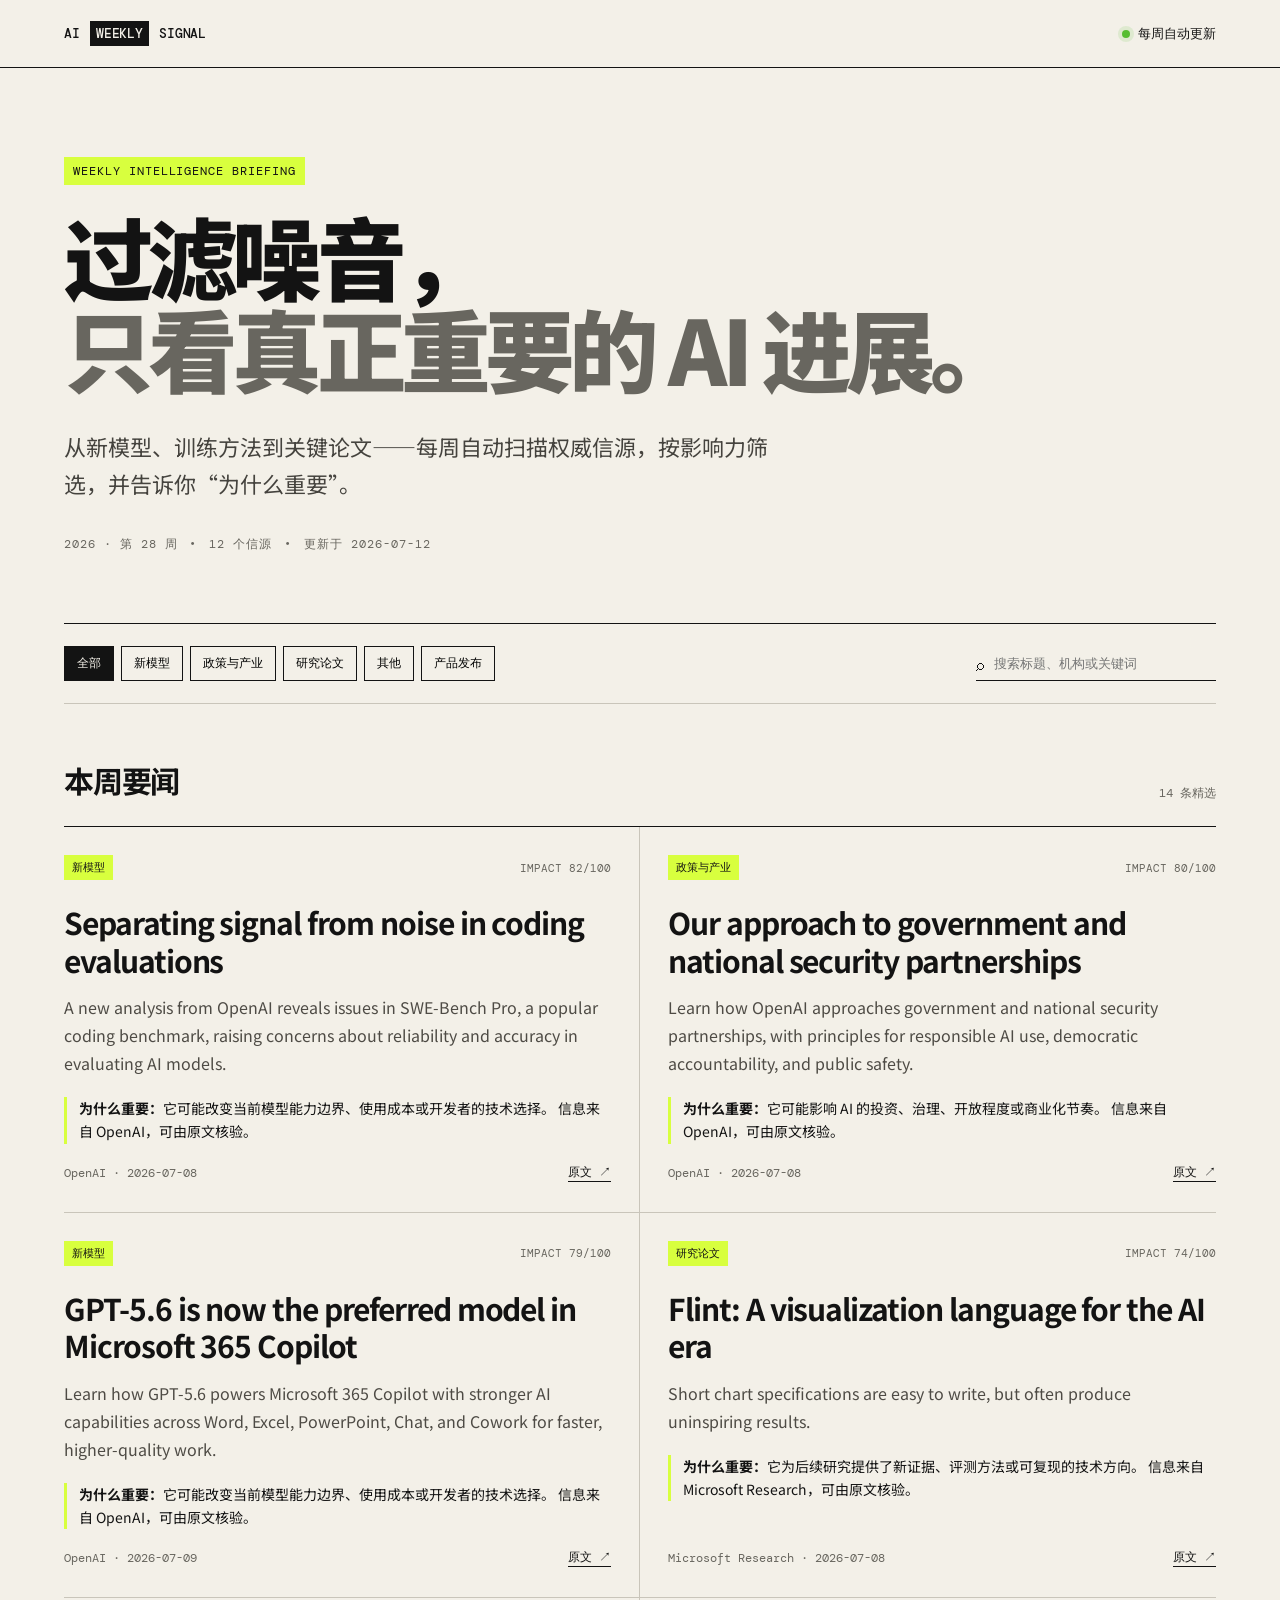
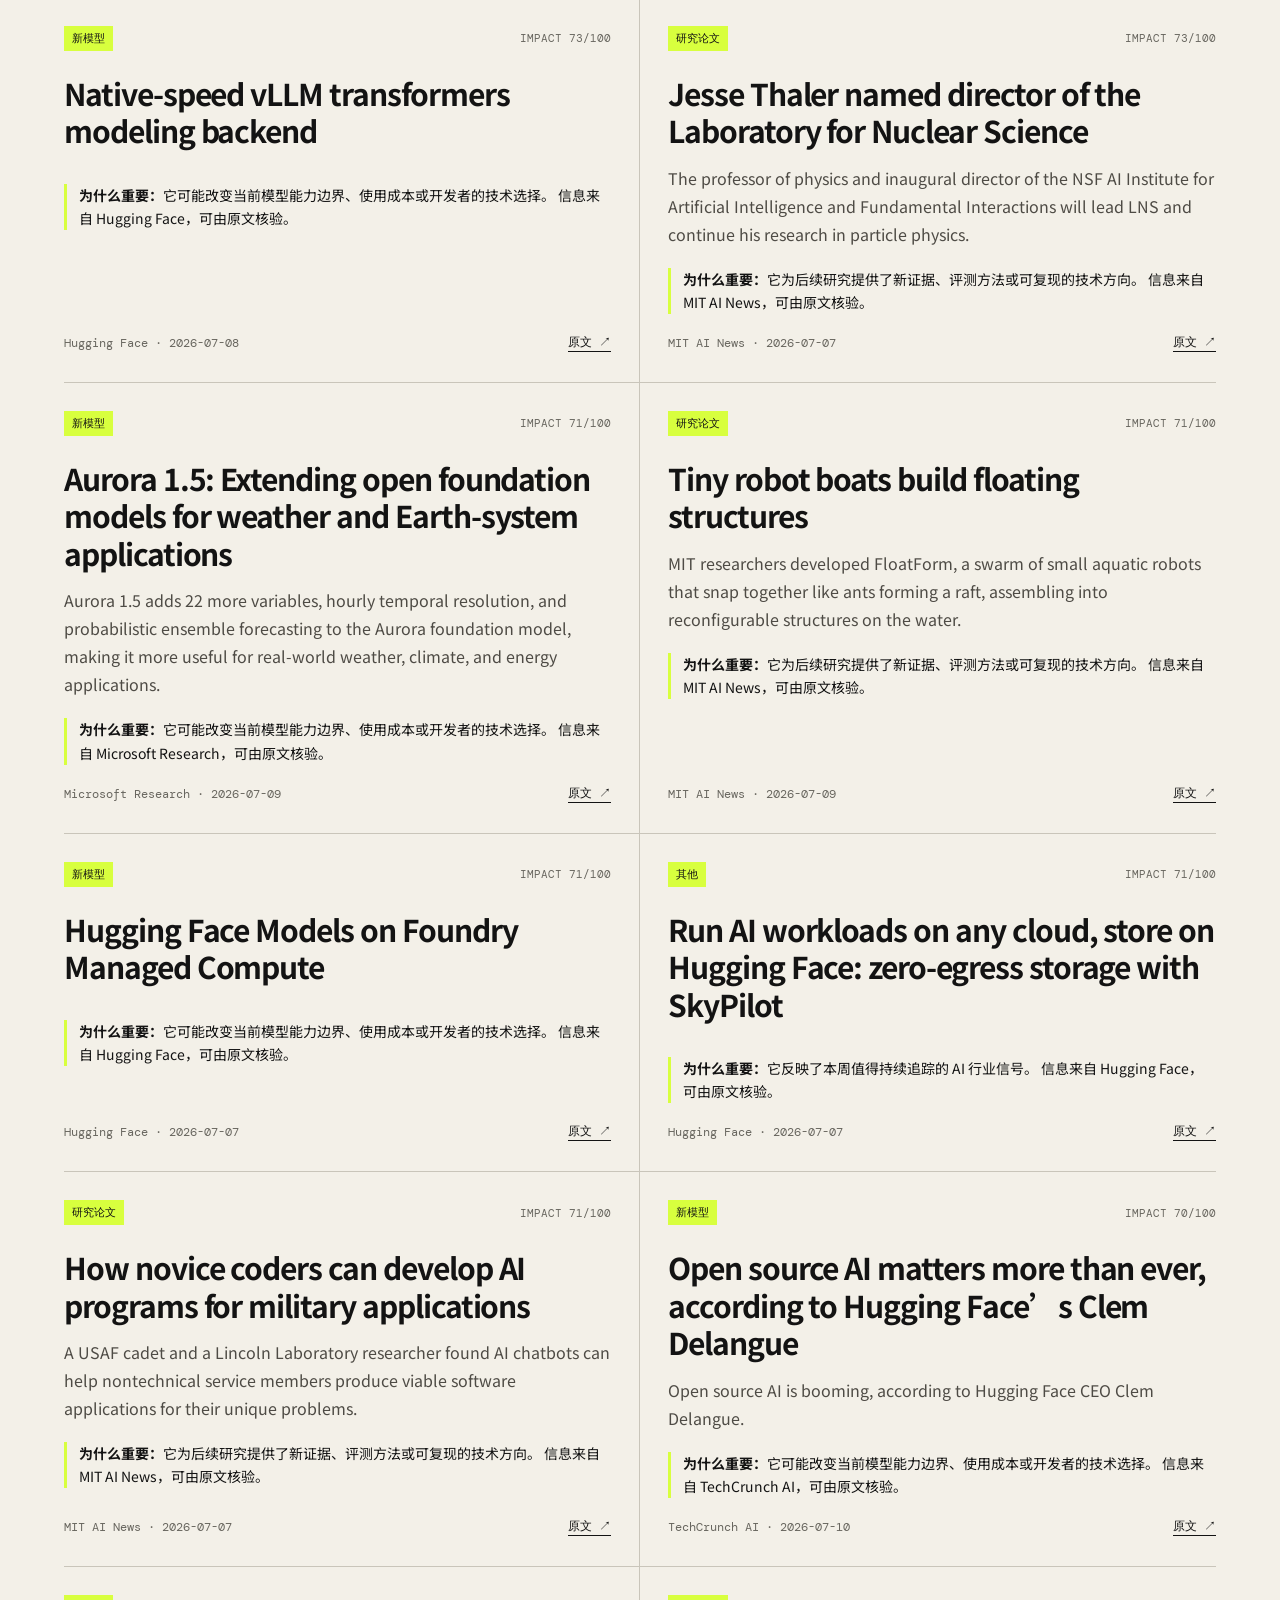
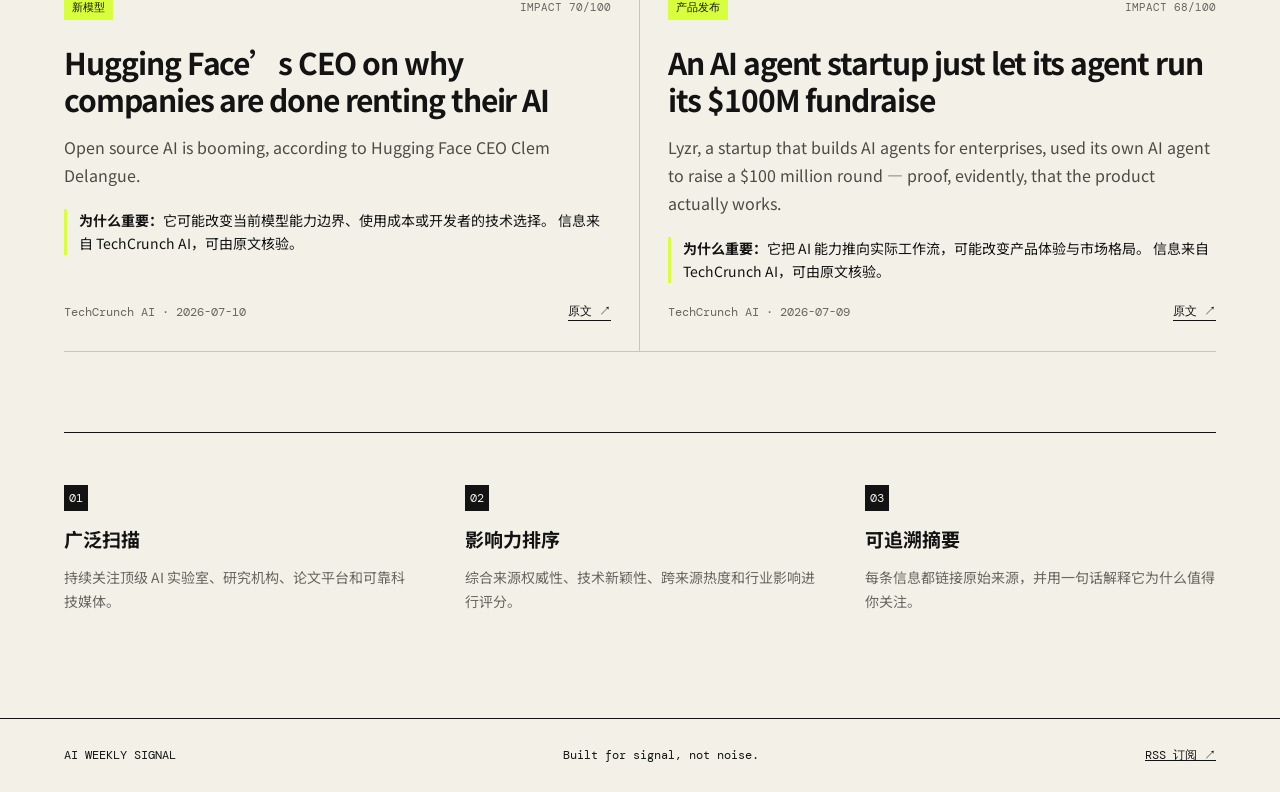
==== index.html @ e539b812 "Launch automated AI weekly briefing" ====
<!doctype html>
<html lang="zh-CN">
<head>
  <meta charset="utf-8">
  <meta name="viewport" content="width=device-width,initial-scale=1">
  <meta name="description" content="每周自动汇集、筛选并解读全球最重要的 AI 新闻与论文。">
  <meta property="og:title" content="AI Weekly Signal">
  <meta property="og:description" content="过滤噪音，只看本周真正重要的 AI 进展。">
  <title>AI Weekly Signal · AI 每周要闻</title>
  <link rel="preconnect" href="https://fonts.googleapis.com">
  <link rel="preconnect" href="https://fonts.gstatic.com" crossorigin>
  <link href="https://fonts.googleapis.com/css2?family=DM+Mono:wght@400;500&family=Noto+Sans+SC:wght@400;500;600;700;900&display=swap" rel="stylesheet">
  <link rel="stylesheet" href="assets/style.css">
</head>
<body>
  <header class="topbar">
    <a class="brand" href="#">AI <span>WEEKLY</span> SIGNAL</a>
    <div class="status"><i></i> 每周自动更新</div>
  </header>
  <main>
    <section class="hero">
      <div class="eyebrow">WEEKLY INTELLIGENCE BRIEFING</div>
      <h1>过滤噪音，<br><em>只看真正重要的 AI 进展。</em></h1>
      <p>从新模型、训练方法到关键论文——每周自动扫描权威信源，按影响力筛选，并告诉你“为什么重要”。</p>
      <div class="meta"><span id="week">本周</span><span>•</span><span id="source-count">扫描中…</span><span>•</span><span id="updated">正在更新</span></div>
    </section>

    <section class="controls" aria-label="筛选新闻">
      <div id="filters" class="filters"></div>
      <label class="search"><span>⌕</span><input id="search" type="search" placeholder="搜索标题、机构或关键词" aria-label="搜索"></label>
    </section>

    <section class="briefing">
      <div class="section-head"><h2>本周要闻</h2><span id="count"></span></div>
      <div id="news" class="news-grid" aria-live="polite"><div class="loading">正在读取本周信号…</div></div>
    </section>

    <section class="method">
      <div><span class="number">01</span><h3>广泛扫描</h3><p>持续关注顶级 AI 实验室、研究机构、论文平台和可靠科技媒体。</p></div>
      <div><span class="number">02</span><h3>影响力排序</h3><p>综合来源权威性、技术新颖性、跨来源热度和行业影响进行评分。</p></div>
      <div><span class="number">03</span><h3>可追溯摘要</h3><p>每条信息都链接原始来源，并用一句话解释它为什么值得你关注。</p></div>
    </section>
  </main>
  <footer><span>AI WEEKLY SIGNAL</span><span>Built for signal, not noise.</span><a href="feed.xml">RSS 订阅 ↗</a></footer>
  <script src="assets/app.js" defer></script>
</body>
</html>
---- assets/style.css ----
:root{--ink:#131313;--paper:#f3f0e8;--acid:#d8ff3e;--line:#c9c5ba;--muted:#68665f;--white:#fffdf7}*{box-sizing:border-box}html{scroll-behavior:smooth}body{margin:0;background:var(--paper);color:var(--ink);font-family:"Noto Sans SC",sans-serif}.topbar{height:68px;display:flex;align-items:center;justify-content:space-between;border-bottom:1px solid var(--ink);padding:0 max(5vw,24px);font-family:"DM Mono",monospace;font-size:13px}.brand{color:inherit;text-decoration:none;font-weight:500;letter-spacing:-.02em}.brand span{background:var(--ink);color:var(--paper);padding:4px 6px;margin:0 3px}.status{display:flex;align-items:center;gap:8px}.status i{width:8px;height:8px;background:#56bd30;border-radius:50%;box-shadow:0 0 0 4px #56bd3022}main{max-width:1280px;margin:auto;padding:0 max(5vw,24px)}.hero{padding:88px 0 70px;border-bottom:1px solid var(--ink)}.eyebrow,.meta{font-family:"DM Mono",monospace;font-size:12px;letter-spacing:.08em}.eyebrow{display:inline-block;background:var(--acid);padding:6px 9px;margin-bottom:24px}.hero h1{font-size:clamp(45px,7vw,92px);line-height:1.03;letter-spacing:-.065em;margin:0;max-width:1050px;font-weight:900}.hero h1 em{font-style:normal;color:var(--muted)}.hero>p{font-size:clamp(17px,2vw,22px);line-height:1.7;max-width:730px;margin:34px 0;color:#45433e}.meta{display:flex;gap:12px;color:var(--muted)}.controls{display:flex;justify-content:space-between;gap:24px;padding:22px 0;border-bottom:1px solid var(--line);position:sticky;top:0;background:#f3f0e8ee;backdrop-filter:blur(12px);z-index:4}.filters{display:flex;gap:7px;flex-wrap:wrap}.filters button{border:1px solid var(--ink);background:transparent;padding:8px 12px;font:12px "DM Mono",monospace;cursor:pointer}.filters button.active{background:var(--ink);color:var(--paper)}.search{display:flex;align-items:center;border-bottom:1px solid var(--ink);min-width:240px;gap:8px}.search input{border:0;background:transparent;outline:0;width:100%;font:13px inherit}.briefing{padding:54px 0 80px}.section-head{display:flex;align-items:end;justify-content:space-between;margin-bottom:24px}.section-head h2{font-size:30px;margin:0;letter-spacing:-.04em}.section-head span{font:12px "DM Mono",monospace;color:var(--muted)}.news-grid{display:grid;grid-template-columns:repeat(2,1fr);border-top:1px solid var(--ink)}.card{padding:28px 28px 30px 0;border-bottom:1px solid var(--line);min-height:330px;display:flex;flex-direction:column}.card:nth-child(odd){border-right:1px solid var(--line)}.card:nth-child(even){padding-left:28px;padding-right:0}.card-top{display:flex;justify-content:space-between;align-items:center;font:11px "DM Mono",monospace}.tag{background:var(--acid);padding:5px 8px}.score{color:var(--muted)}.card h3{font-size:clamp(21px,2.5vw,30px);line-height:1.25;letter-spacing:-.035em;margin:24px 0 14px}.summary{color:#4e4b45;line-height:1.75;margin:0}.why{border-left:3px solid var(--acid);padding-left:12px;margin:20px 0;font-size:14px;line-height:1.65}.card-bottom{margin-top:auto;display:flex;justify-content:space-between;align-items:center;font:12px "DM Mono",monospace;color:var(--muted)}.card-bottom a{color:var(--ink);text-decoration:none;border-bottom:1px solid}.method{display:grid;grid-template-columns:repeat(3,1fr);border-top:1px solid var(--ink);padding:50px 0 90px;gap:50px}.method .number{font:12px "DM Mono",monospace;background:var(--ink);color:var(--paper);padding:5px}.method h3{font-size:19px;margin:18px 0 9px}.method p{color:var(--muted);line-height:1.7;font-size:14px}footer{border-top:1px solid var(--ink);padding:28px max(5vw,24px);display:flex;justify-content:space-between;font:12px "DM Mono",monospace}footer a{color:inherit}.loading{padding:50px 0;font-family:"DM Mono",monospace;color:var(--muted)}@media(max-width:720px){.hero{padding:55px 0}.hero h1{font-size:48px}.controls{align-items:stretch;flex-direction:column}.search{min-width:0;padding:5px}.news-grid{display:block}.card,.card:nth-child(even){padding:25px 0;border-right:0;min-height:0}.method{grid-template-columns:1fr;gap:25px}footer{gap:18px;flex-wrap:wrap}footer span:nth-child(2){display:none}}
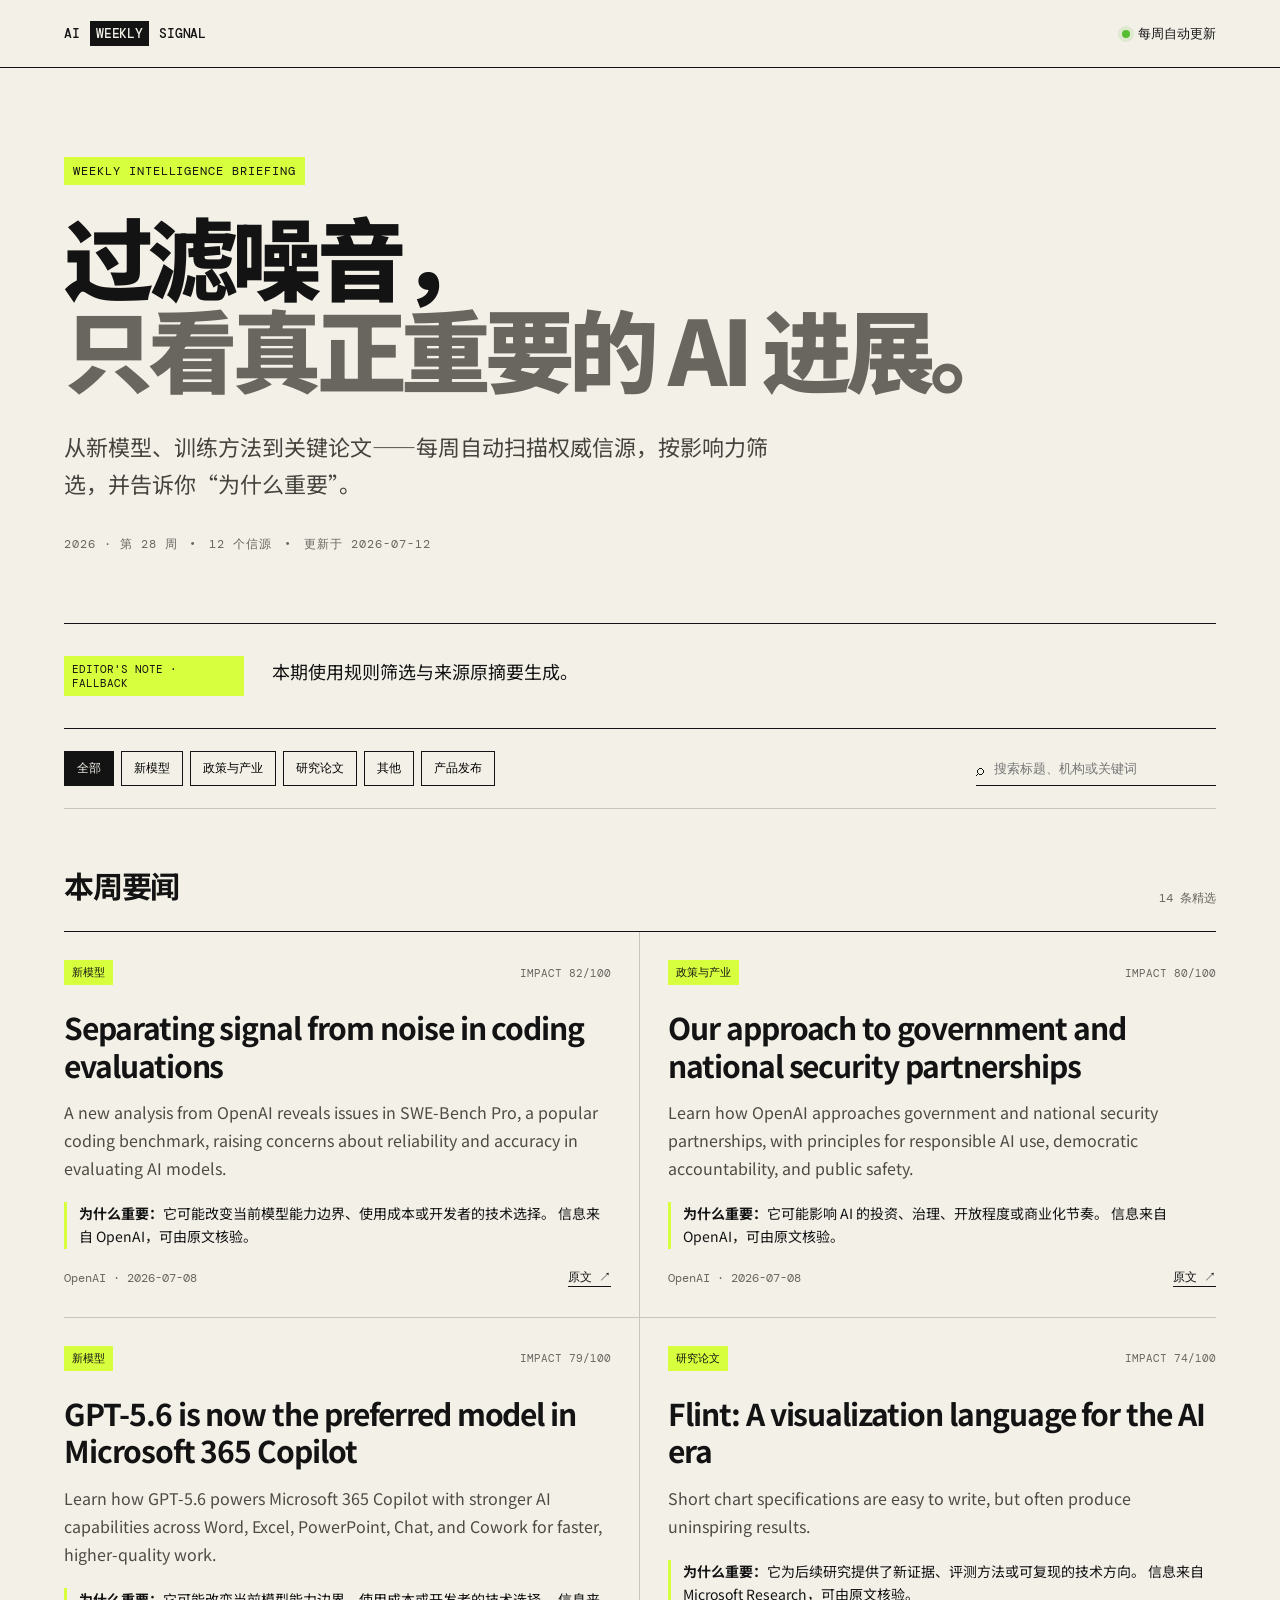
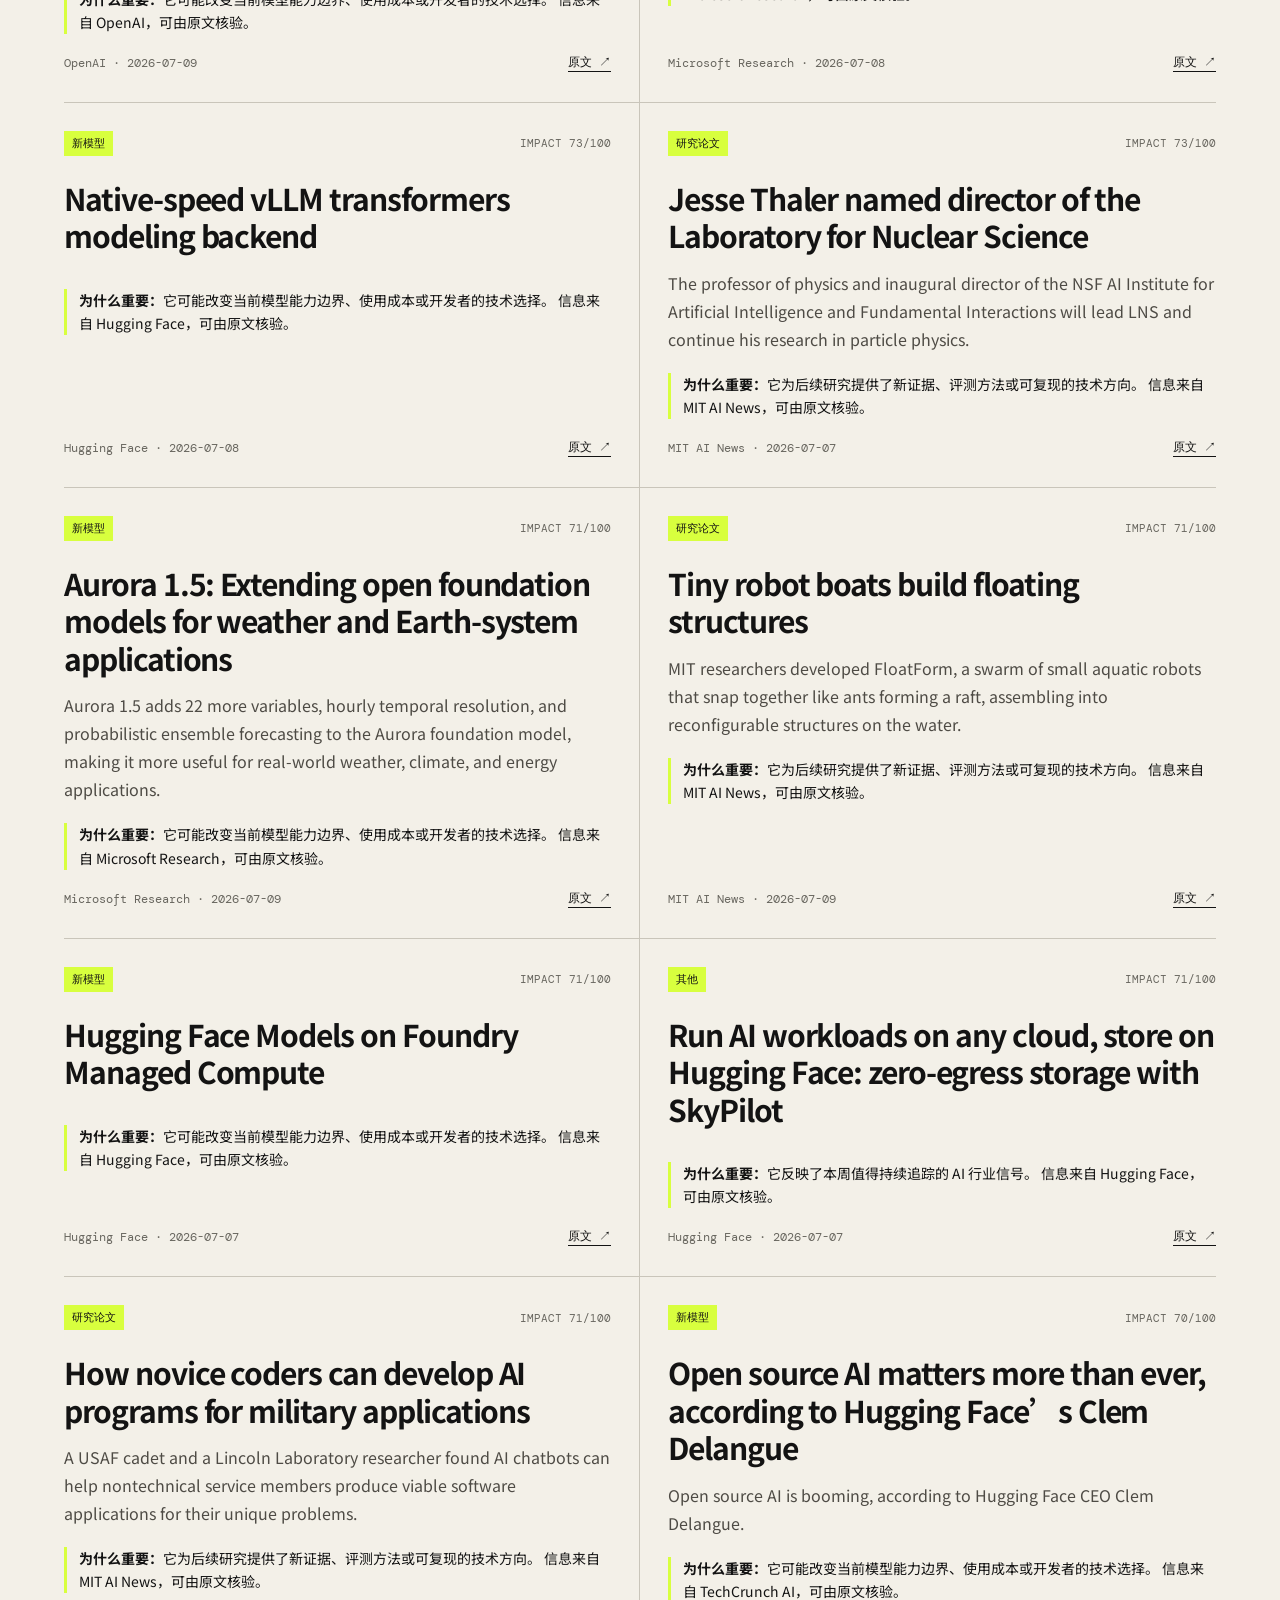
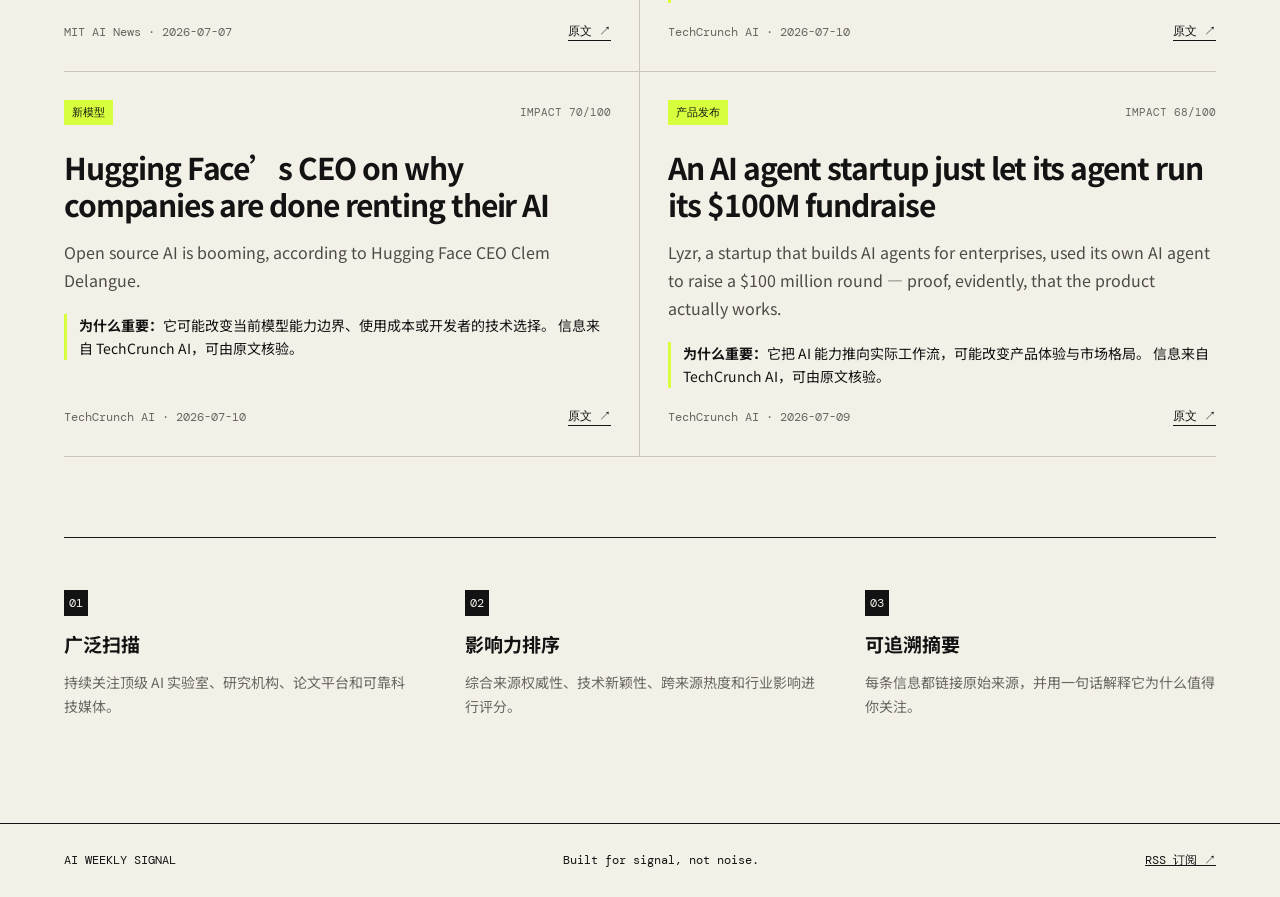
==== commit 526650d0: "Add AI-assisted weekly editing with fallback" ====
--- a/index.html
+++ b/index.html
@@ -11,6 +11,7 @@
   <link rel="preconnect" href="https://fonts.gstatic.com" crossorigin>
   <link href="https://fonts.googleapis.com/css2?family=DM+Mono:wght@400;500&family=Noto+Sans+SC:wght@400;500;600;700;900&display=swap" rel="stylesheet">
   <link rel="stylesheet" href="assets/style.css">
+  <link rel="stylesheet" href="assets/editorial.css">
 </head>
 <body>
   <header class="topbar">
@@ -24,6 +25,8 @@
       <p>从新模型、训练方法到关键论文——每周自动扫描权威信源，按影响力筛选，并告诉你“为什么重要”。</p>
       <div class="meta"><span id="week">本周</span><span>•</span><span id="source-count">扫描中…</span><span>•</span><span id="updated">正在更新</span></div>
     </section>
+
+    <section id="editorial" class="editorial"><span>EDITOR'S NOTE</span><p>正在准备本周趋势总览…</p></section>
 
     <section class="controls" aria-label="筛选新闻">
       <div id="filters" class="filters"></div>
--- a/assets/editorial.css
+++ b/assets/editorial.css
@@ -0,0 +1,4 @@
+.editorial{display:grid;grid-template-columns:180px 1fr;gap:28px;padding:32px 0;border-bottom:1px solid var(--ink)}
+.editorial span{font:11px "DM Mono",monospace;background:var(--acid);padding:6px 8px;justify-self:start;align-self:start}
+.editorial p{font-size:18px;line-height:1.75;margin:0;max-width:850px}
+@media(max-width:720px){.editorial{grid-template-columns:1fr;gap:15px}.editorial p{font-size:16px}}
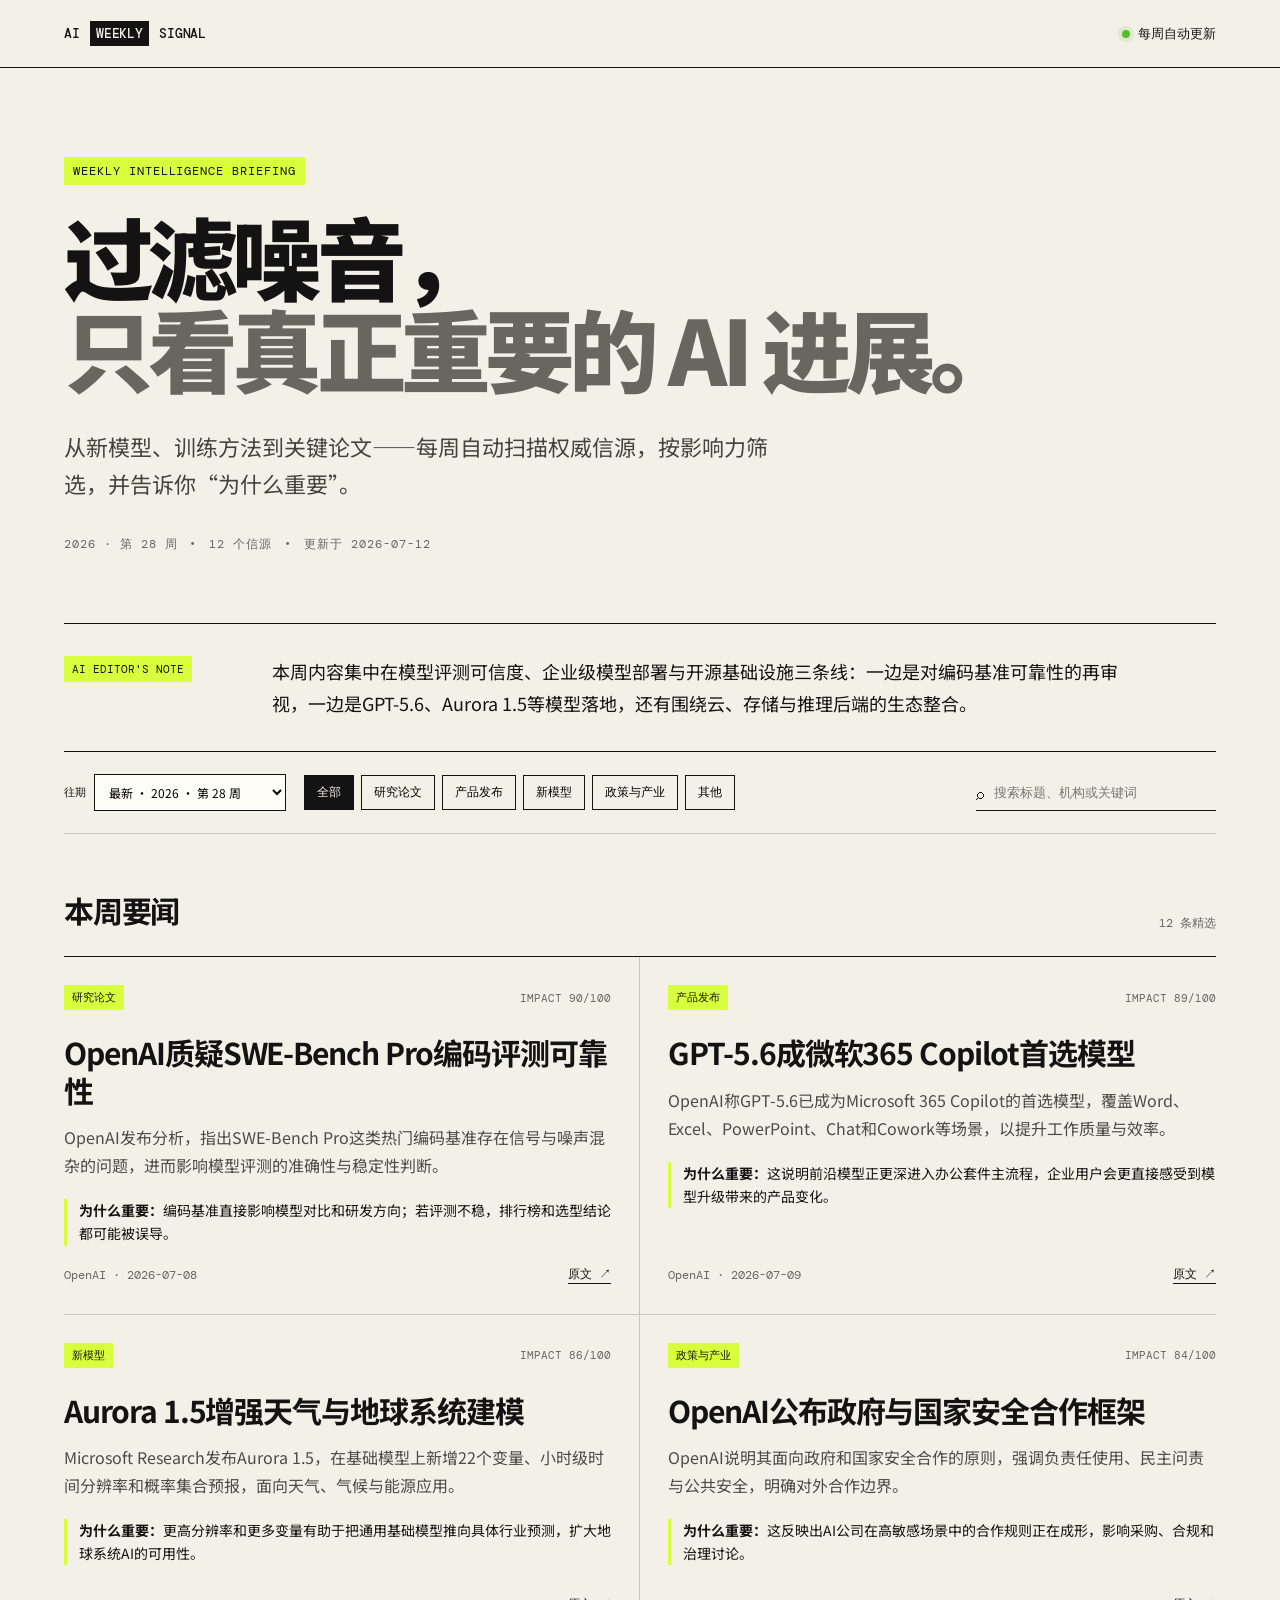
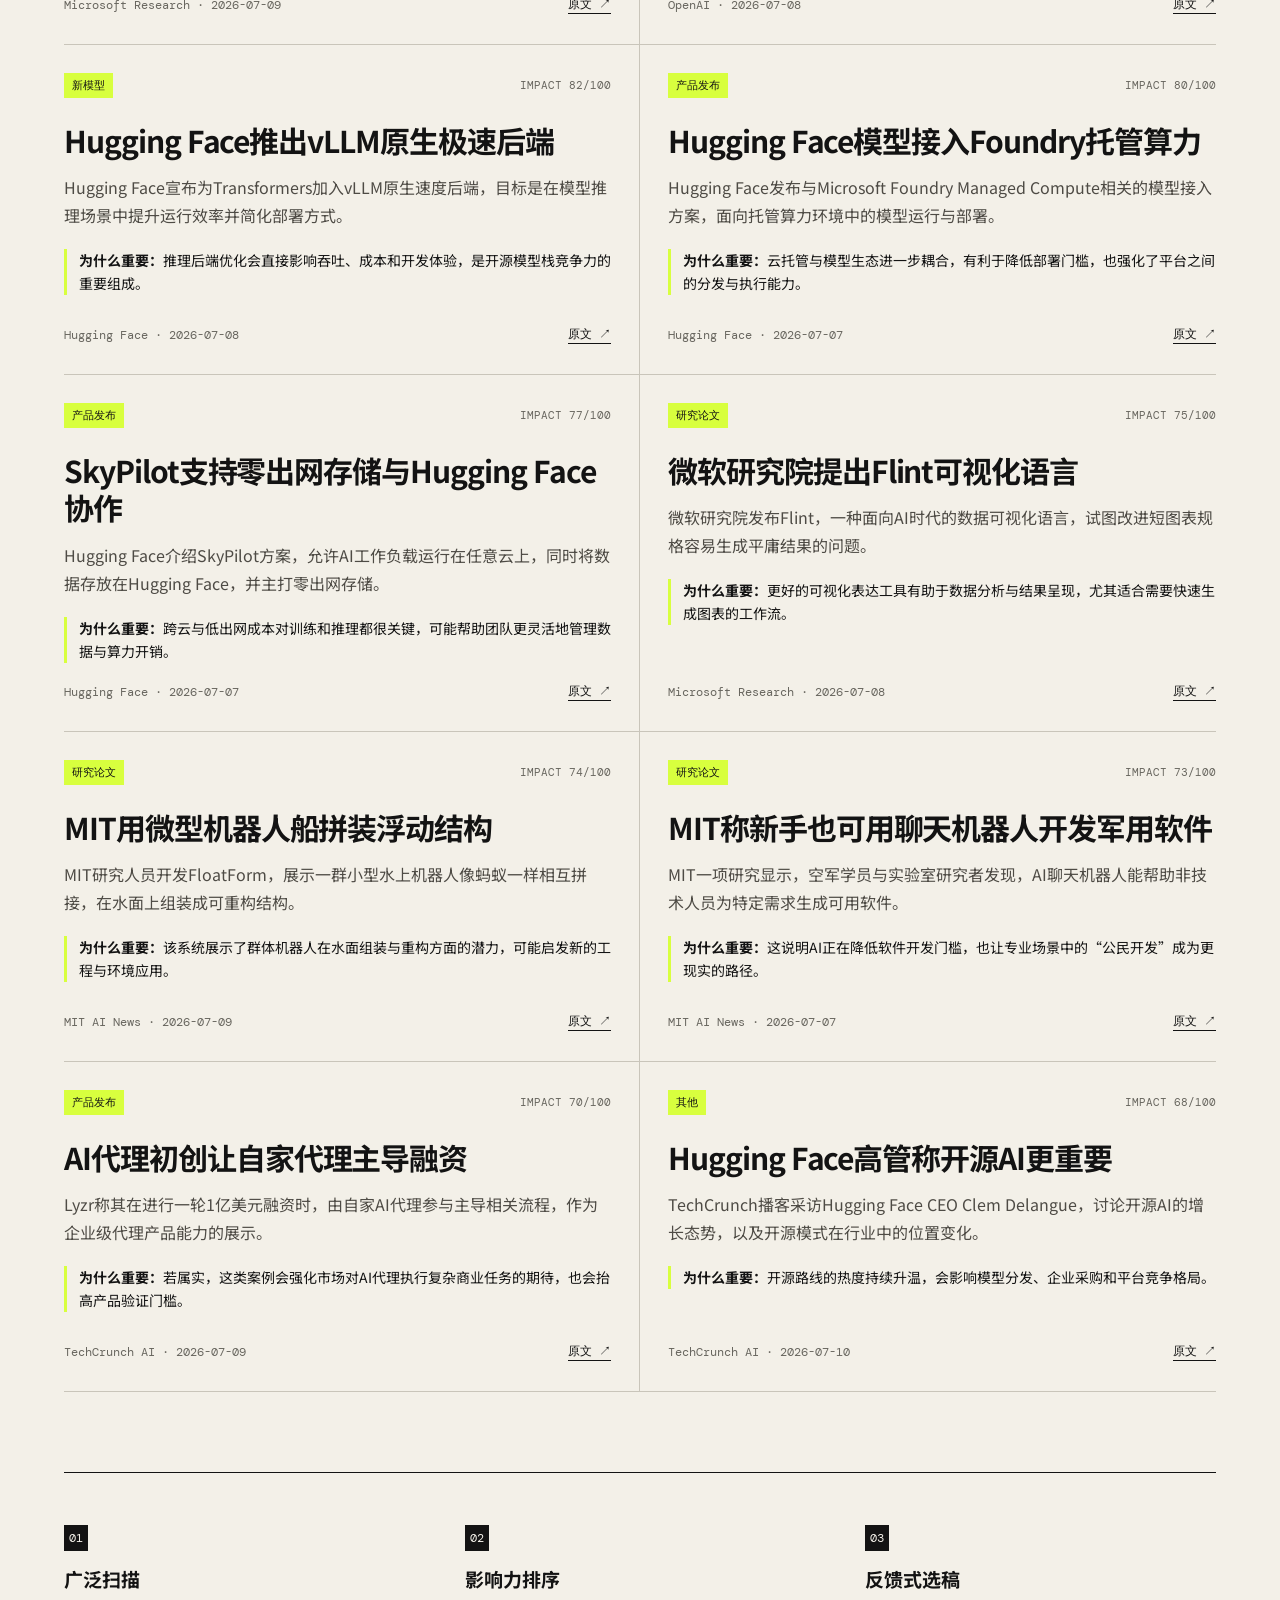
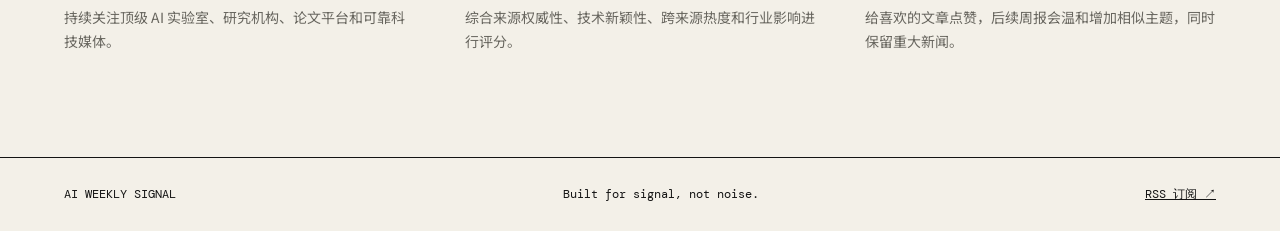
==== commit 6f349d95: "Add weekly archives and reaction-based preferences" ====
--- a/index.html
+++ b/index.html
@@ -12,6 +12,7 @@
   <link href="https://fonts.googleapis.com/css2?family=DM+Mono:wght@400;500&family=Noto+Sans+SC:wght@400;500;600;700;900&display=swap" rel="stylesheet">
   <link rel="stylesheet" href="assets/style.css">
   <link rel="stylesheet" href="assets/editorial.css">
+  <link rel="stylesheet" href="assets/feedback.css">
 </head>
 <body>
   <header class="topbar">
@@ -29,7 +30,7 @@
     <section id="editorial" class="editorial"><span>EDITOR'S NOTE</span><p>正在准备本周趋势总览…</p></section>
 
     <section class="controls" aria-label="筛选新闻">
-      <div id="filters" class="filters"></div>
+      <div class="control-left"><label class="edition-label">往期<select id="edition" aria-label="选择周报期数"><option>最新一期</option></select></label><div id="filters" class="filters"></div></div>
       <label class="search"><span>⌕</span><input id="search" type="search" placeholder="搜索标题、机构或关键词" aria-label="搜索"></label>
     </section>
 
@@ -41,7 +42,7 @@
     <section class="method">
       <div><span class="number">01</span><h3>广泛扫描</h3><p>持续关注顶级 AI 实验室、研究机构、论文平台和可靠科技媒体。</p></div>
       <div><span class="number">02</span><h3>影响力排序</h3><p>综合来源权威性、技术新颖性、跨来源热度和行业影响进行评分。</p></div>
-      <div><span class="number">03</span><h3>可追溯摘要</h3><p>每条信息都链接原始来源，并用一句话解释它为什么值得你关注。</p></div>
+      <div><span class="number">03</span><h3>反馈式选稿</h3><p>给喜欢的文章点赞，后续周报会温和增加相似主题，同时保留重大新闻。</p></div>
     </section>
   </main>
   <footer><span>AI WEEKLY SIGNAL</span><span>Built for signal, not noise.</span><a href="feed.xml">RSS 订阅 ↗</a></footer>
--- a/assets/feedback.css
+++ b/assets/feedback.css
@@ -0,0 +1,2 @@
+.control-left{display:flex;align-items:center;gap:18px;flex-wrap:wrap}.edition-label{display:flex;align-items:center;gap:8px;font:11px "DM Mono",monospace}.edition-label select{background:var(--white);border:1px solid var(--ink);padding:8px 28px 8px 10px;font:12px "Noto Sans SC",sans-serif}.actions{display:flex;gap:14px;align-items:center}.card-bottom .like{border:1px solid var(--ink);padding:6px 9px;background:var(--white);transition:.15s}.card-bottom .like:hover{background:var(--acid)}
+@media(max-width:720px){.control-left{align-items:flex-start;flex-direction:column}.card-bottom{align-items:flex-end;gap:12px}.actions{align-items:flex-end;flex-direction:column}.edition-label select{max-width:210px}}
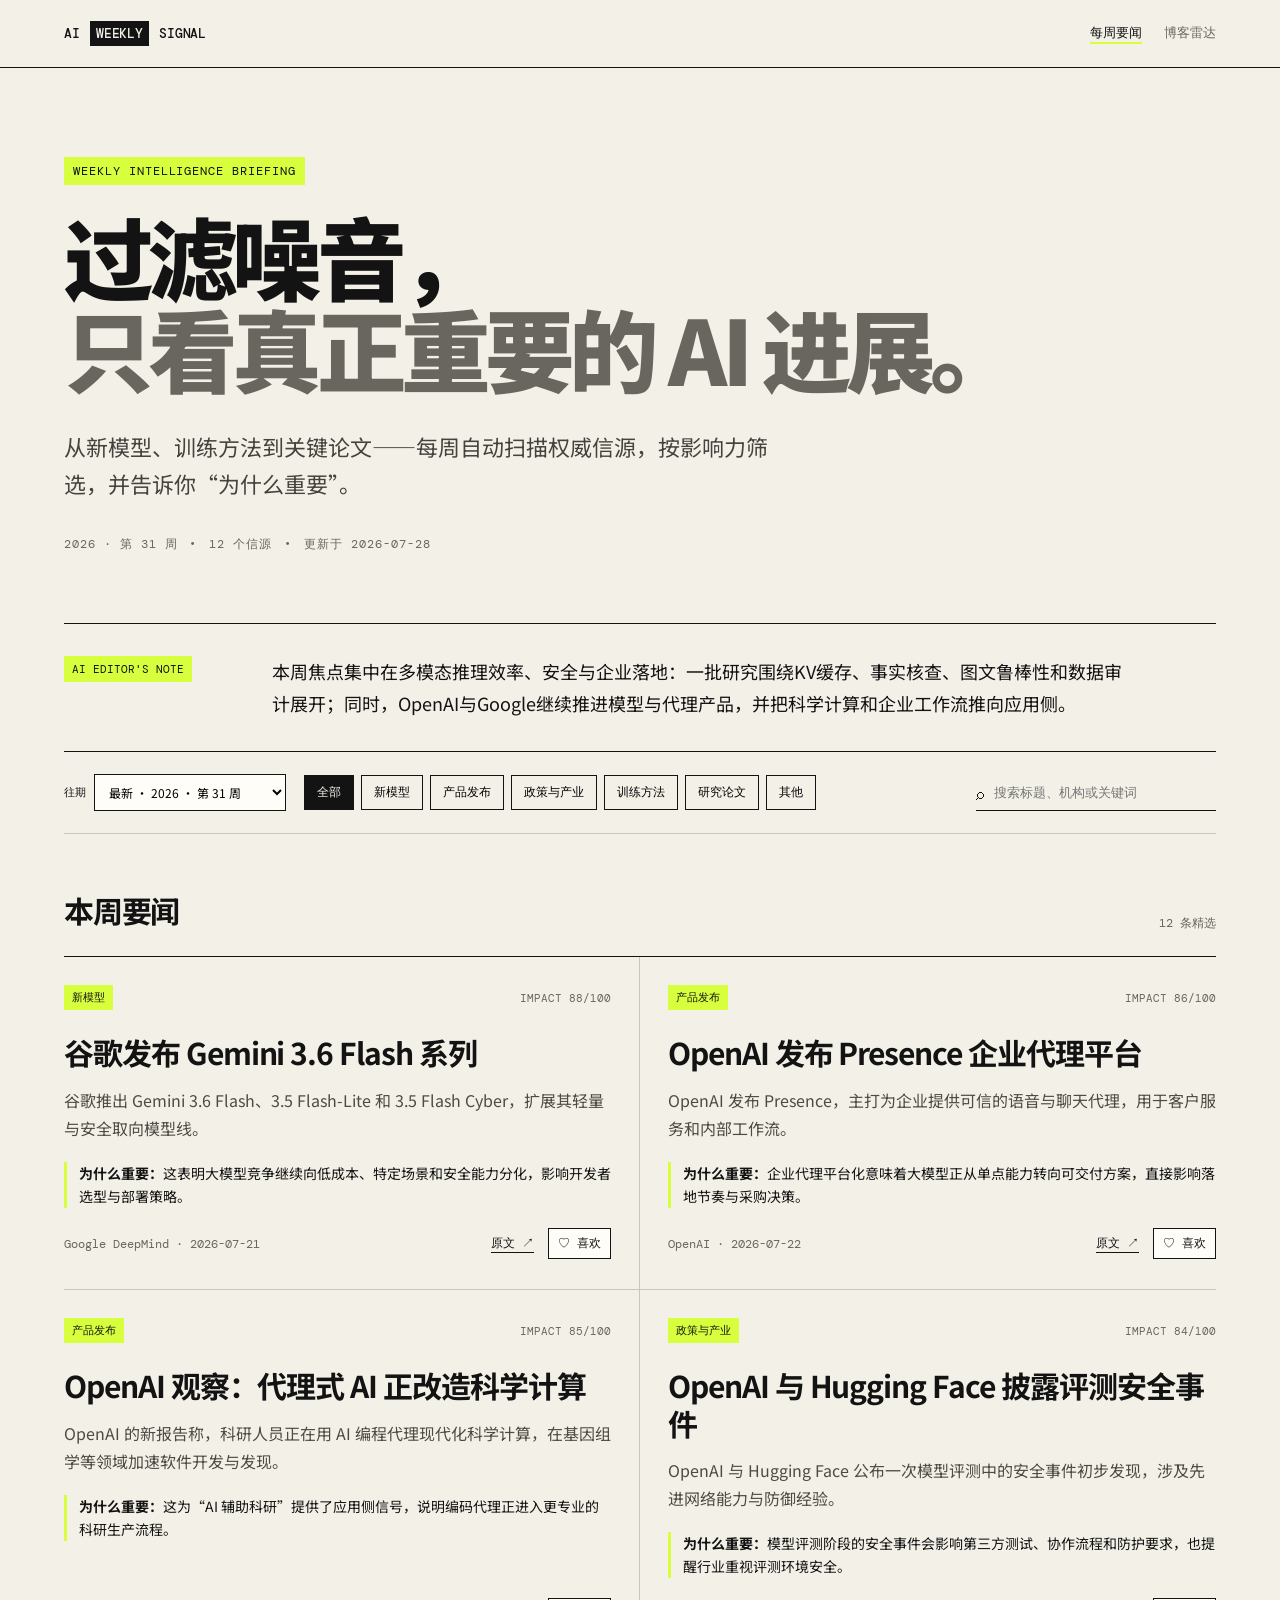
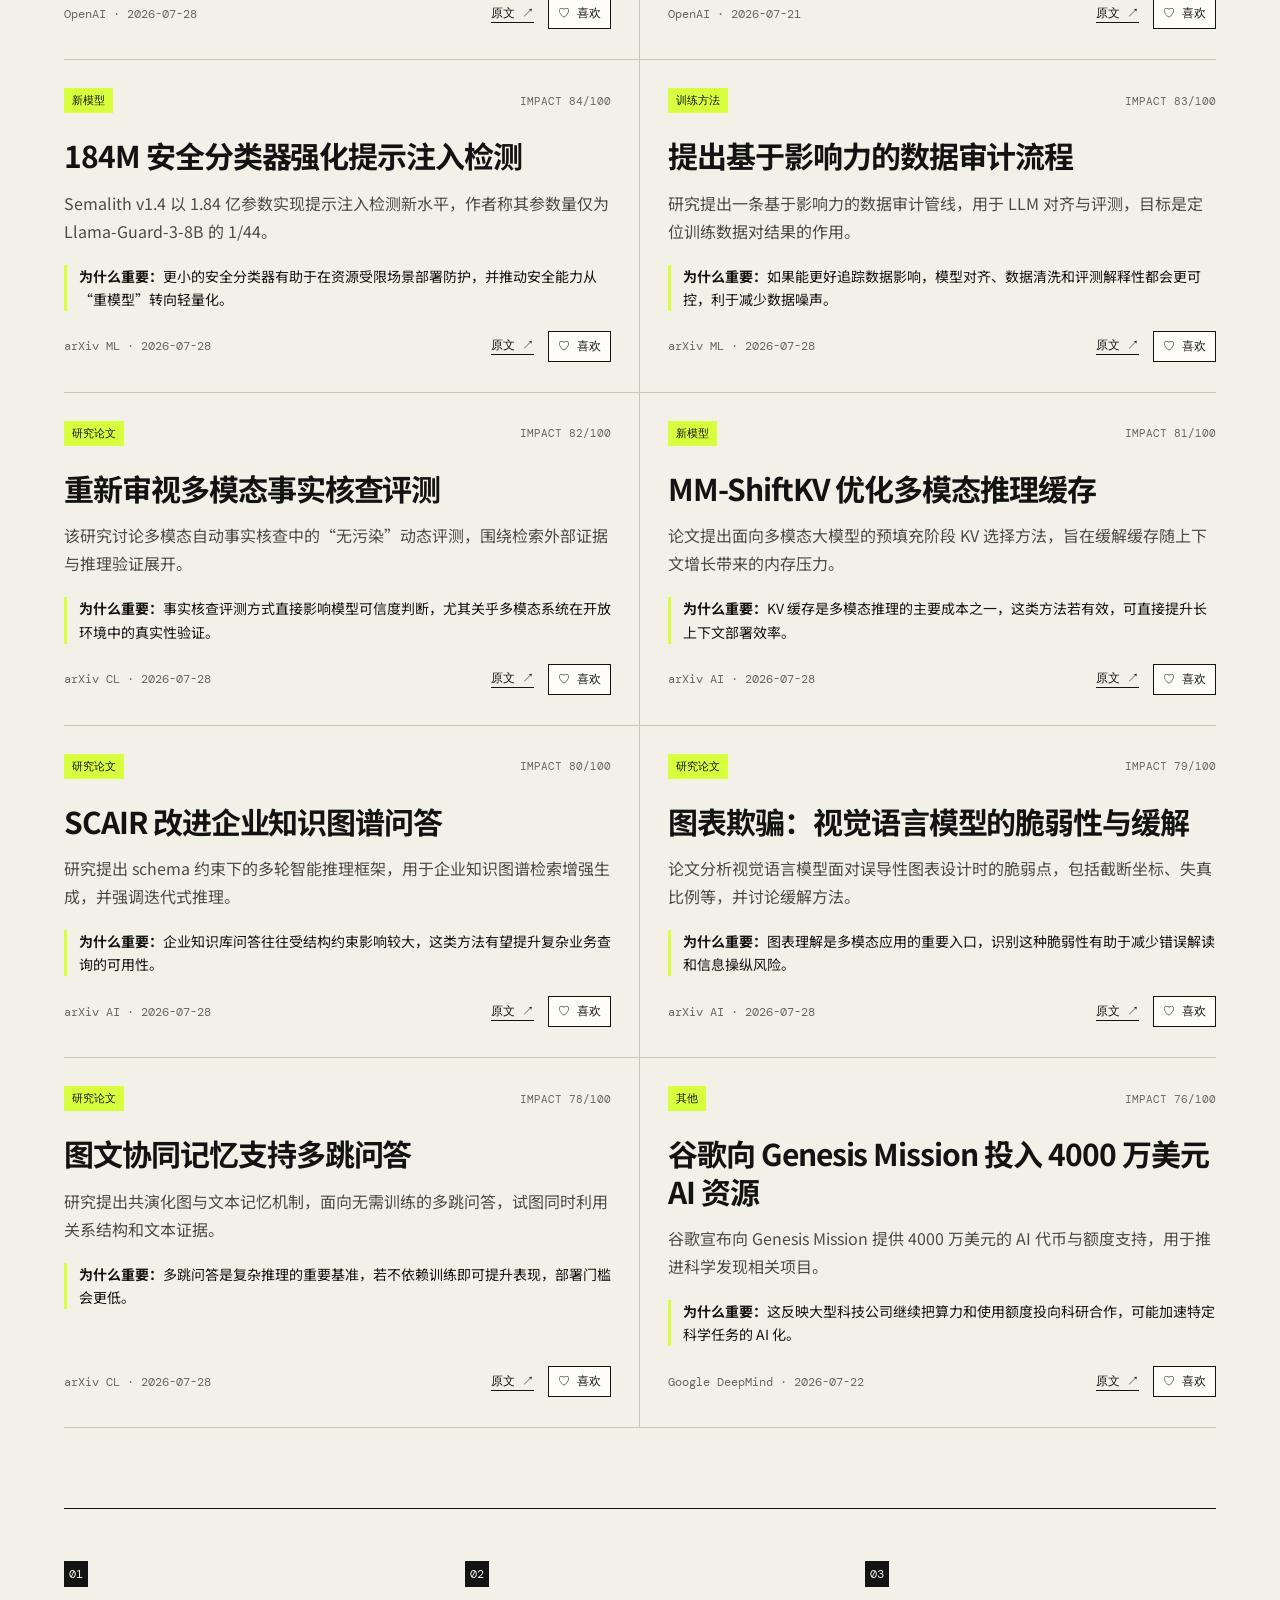
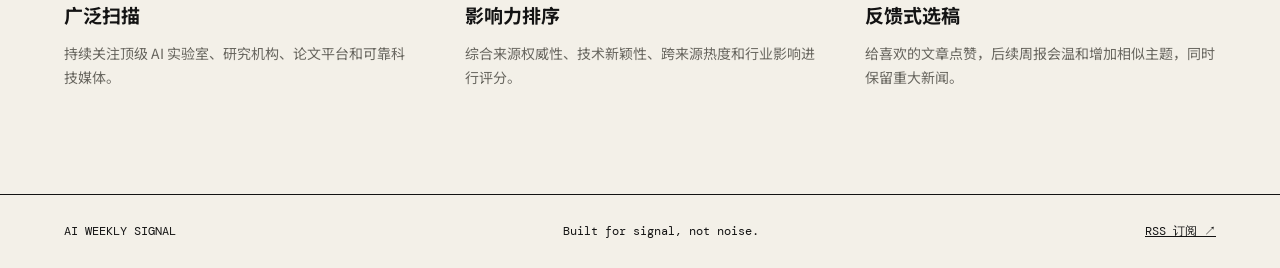
==== commit 98d10615: "Add curated AI blog radar" ====
--- a/index.html
+++ b/index.html
@@ -17,7 +17,7 @@
 <body>
   <header class="topbar">
     <a class="brand" href="#">AI <span>WEEKLY</span> SIGNAL</a>
-    <div class="status"><i></i> 每周自动更新</div>
+    <nav class="site-nav"><a class="active" href="index.html">每周要闻</a><a href="blogs.html">博客雷达</a></nav>
   </header>
   <main>
     <section class="hero">
--- a/assets/feedback.css
+++ b/assets/feedback.css
@@ -1,2 +1,3 @@
 .control-left{display:flex;align-items:center;gap:18px;flex-wrap:wrap}.edition-label{display:flex;align-items:center;gap:8px;font:11px "DM Mono",monospace}.edition-label select{background:var(--white);border:1px solid var(--ink);padding:8px 28px 8px 10px;font:12px "Noto Sans SC",sans-serif}.actions{display:flex;gap:14px;align-items:center}.card-bottom .like{border:1px solid var(--ink);padding:6px 9px;background:var(--white);transition:.15s}.card-bottom .like:hover{background:var(--acid)}
+.site-nav{display:flex;gap:22px}.site-nav a{color:var(--muted);text-decoration:none}.site-nav a.active{color:var(--ink);border-bottom:2px solid var(--acid)}
 @media(max-width:720px){.control-left{align-items:flex-start;flex-direction:column}.card-bottom{align-items:flex-end;gap:12px}.actions{align-items:flex-end;flex-direction:column}.edition-label select{max-width:210px}}
